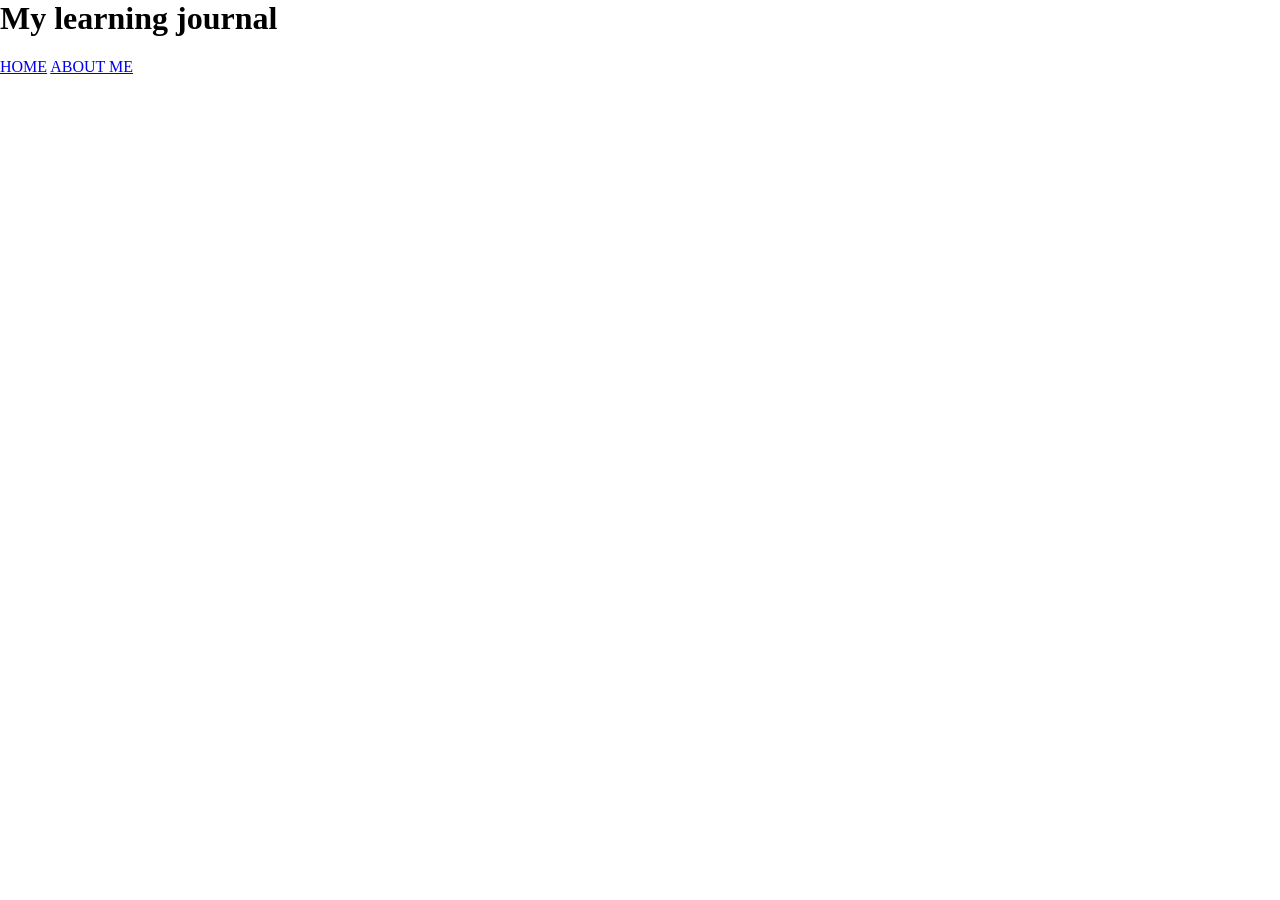
==== index.html @ eaa55583 "chore: initial commit" ====
<html>
    <head>
        <title>My Learning Journal</title>
        <link rel="stylesheet" href="css/style.css">
        <meta name="viewport" content="width=device-width, initial-scale=1.0">
    </head>
    <body>
        <header>
            <h1>My learning journal</h1>
            <a href="/index.html" target="_self">HOME</a>
            <a href="/about-me/index.html">ABOUT ME</a>
        </header>
        <main>
            <section class="hero">

            </section>
            <section class="blogs">
                
            </section>
        </main>
    </body>
</html>
---- css/style.css ----
html, 
body {
    margin: 0;
    padding: 0;
}
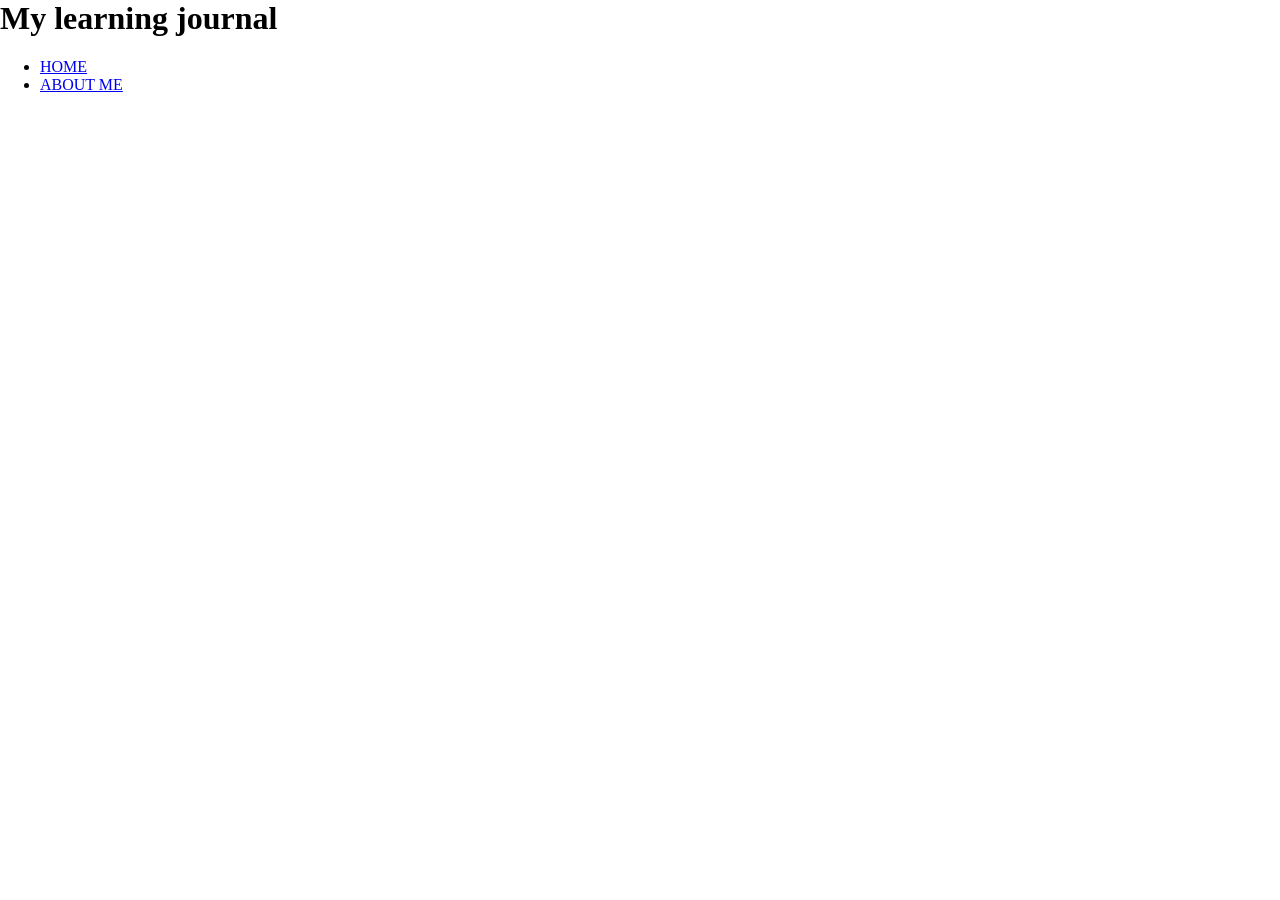
==== commit d2e1777e: "chore: scaffold html and add image assets - Added initial HTML markup (WIP) - Added image assets for" ====
--- a/index.html
+++ b/index.html
@@ -7,15 +7,36 @@
     <body>
         <header>
             <h1>My learning journal</h1>
-            <a href="/index.html" target="_self">HOME</a>
-            <a href="/about-me/index.html">ABOUT ME</a>
+            <nav>
+                <ul>
+                    <li><a href="/index.html" target="_self">HOME</a></li>
+                    <li><a href="/about-me/index.html" target="_self">ABOUT ME</a></li>
+                </ul>
+            </nav>
         </header>
         <main>
             <section class="hero">
 
             </section>
             <section class="blogs">
-                
+                <div class="blog">
+                    
+                </div>
+                <div class="blog">
+
+                </div>                
+                <div class="blog">
+
+                </div>              
+                <div class="blog">
+
+                </div>                
+                <div class="blog">
+
+                </div>                
+                <div class="blog">
+
+                </div>
             </section>
         </main>
     </body>
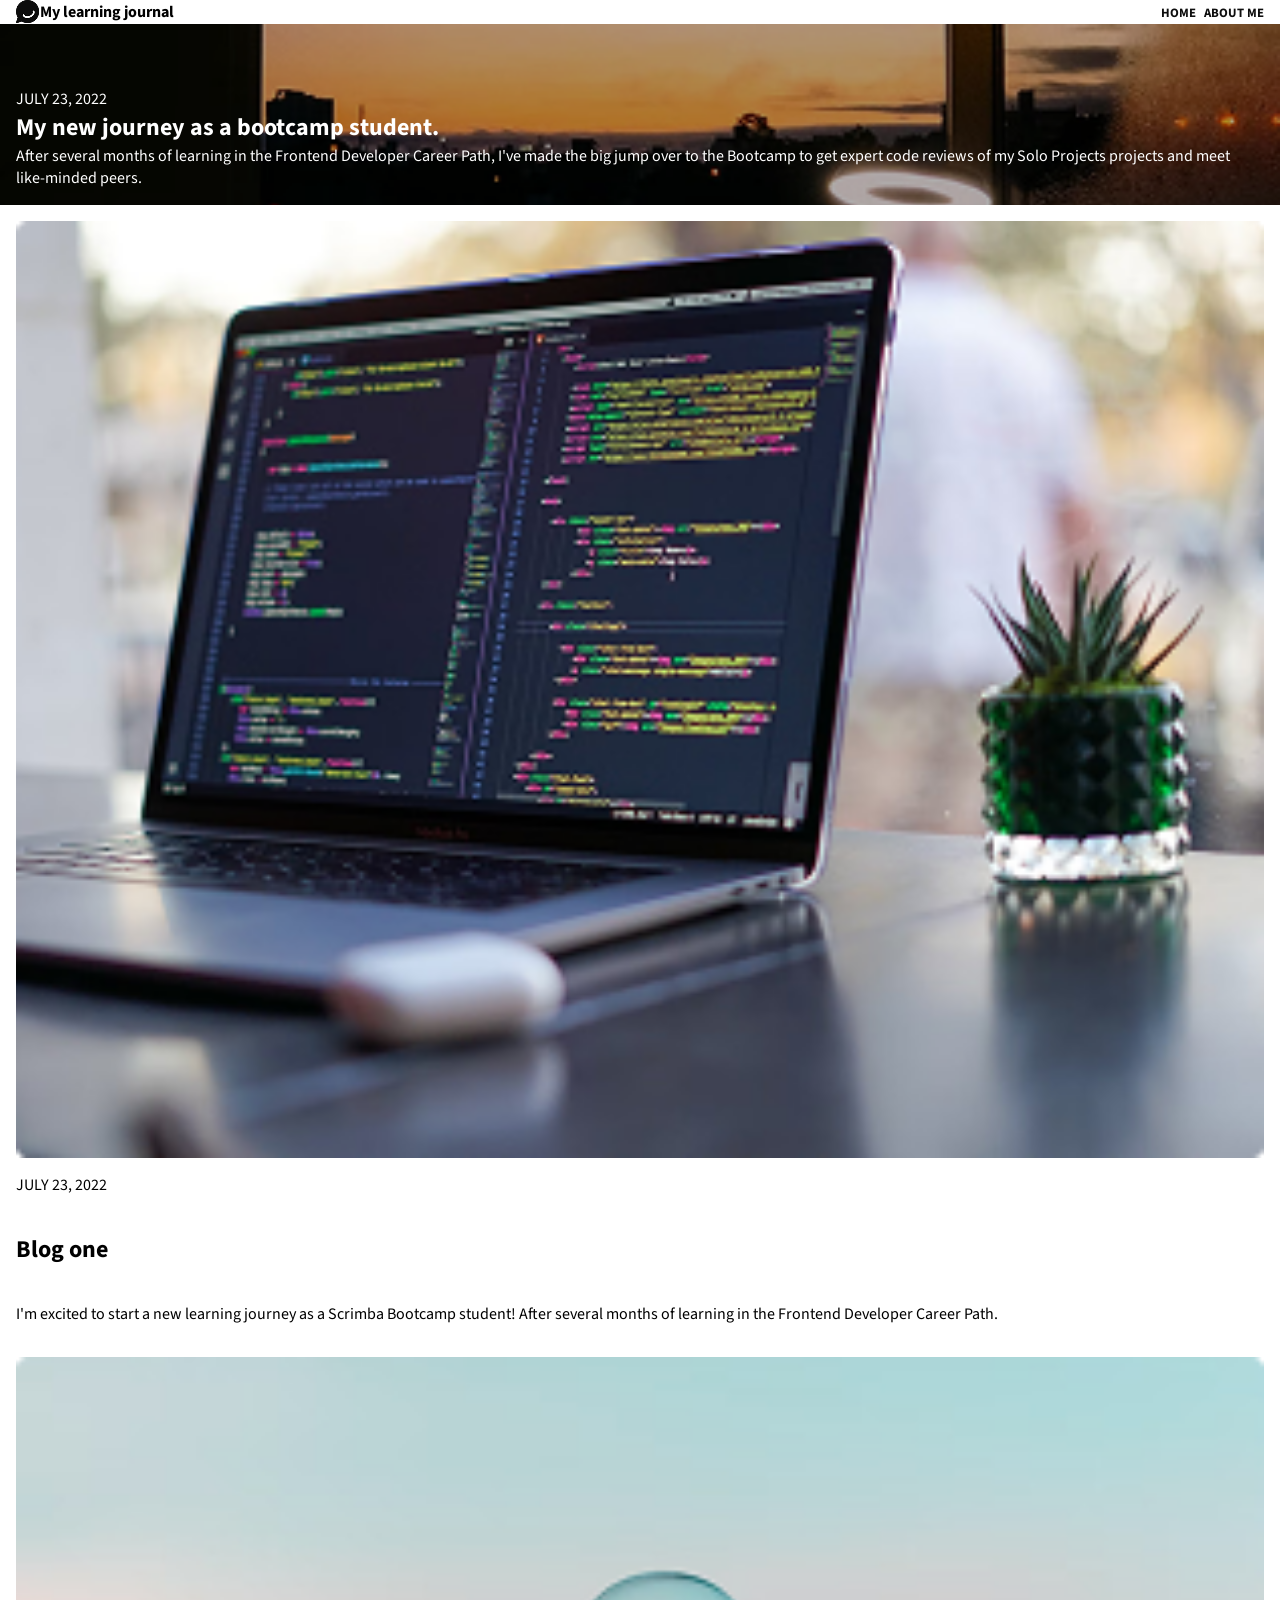
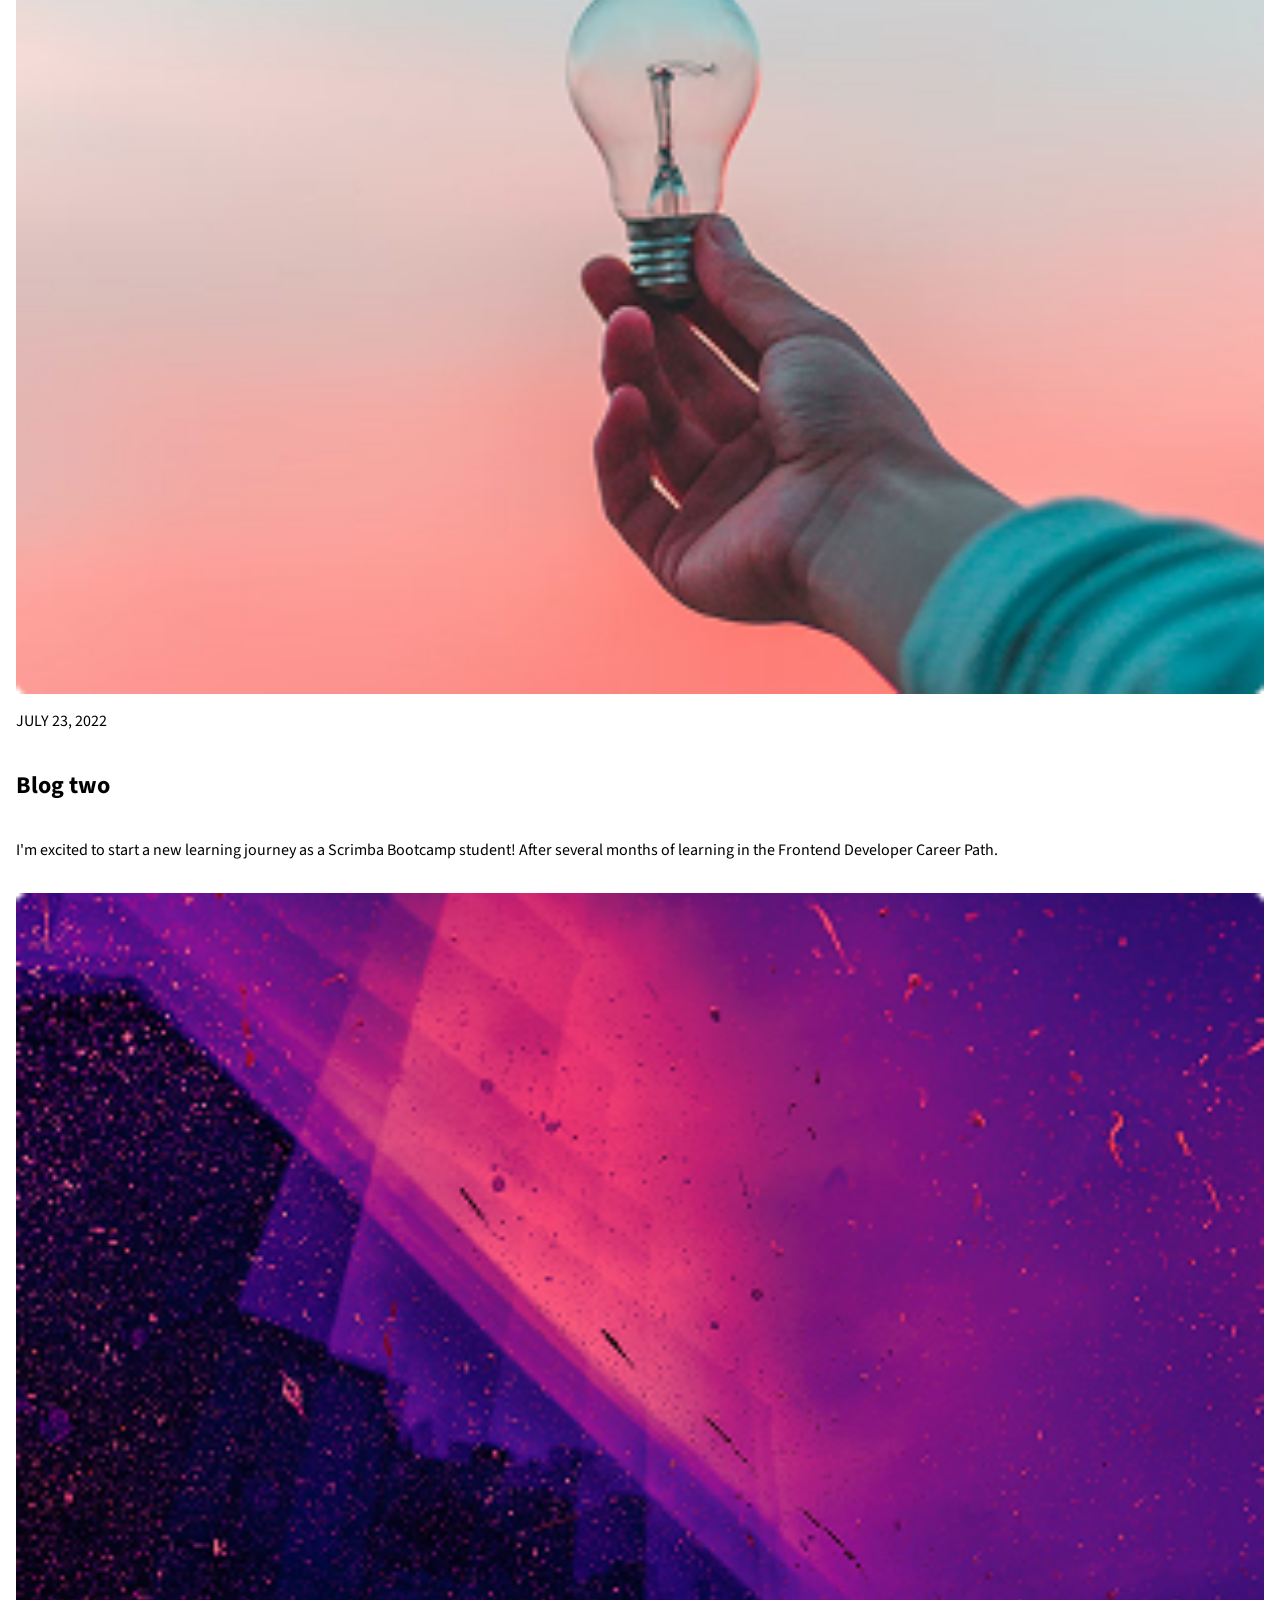
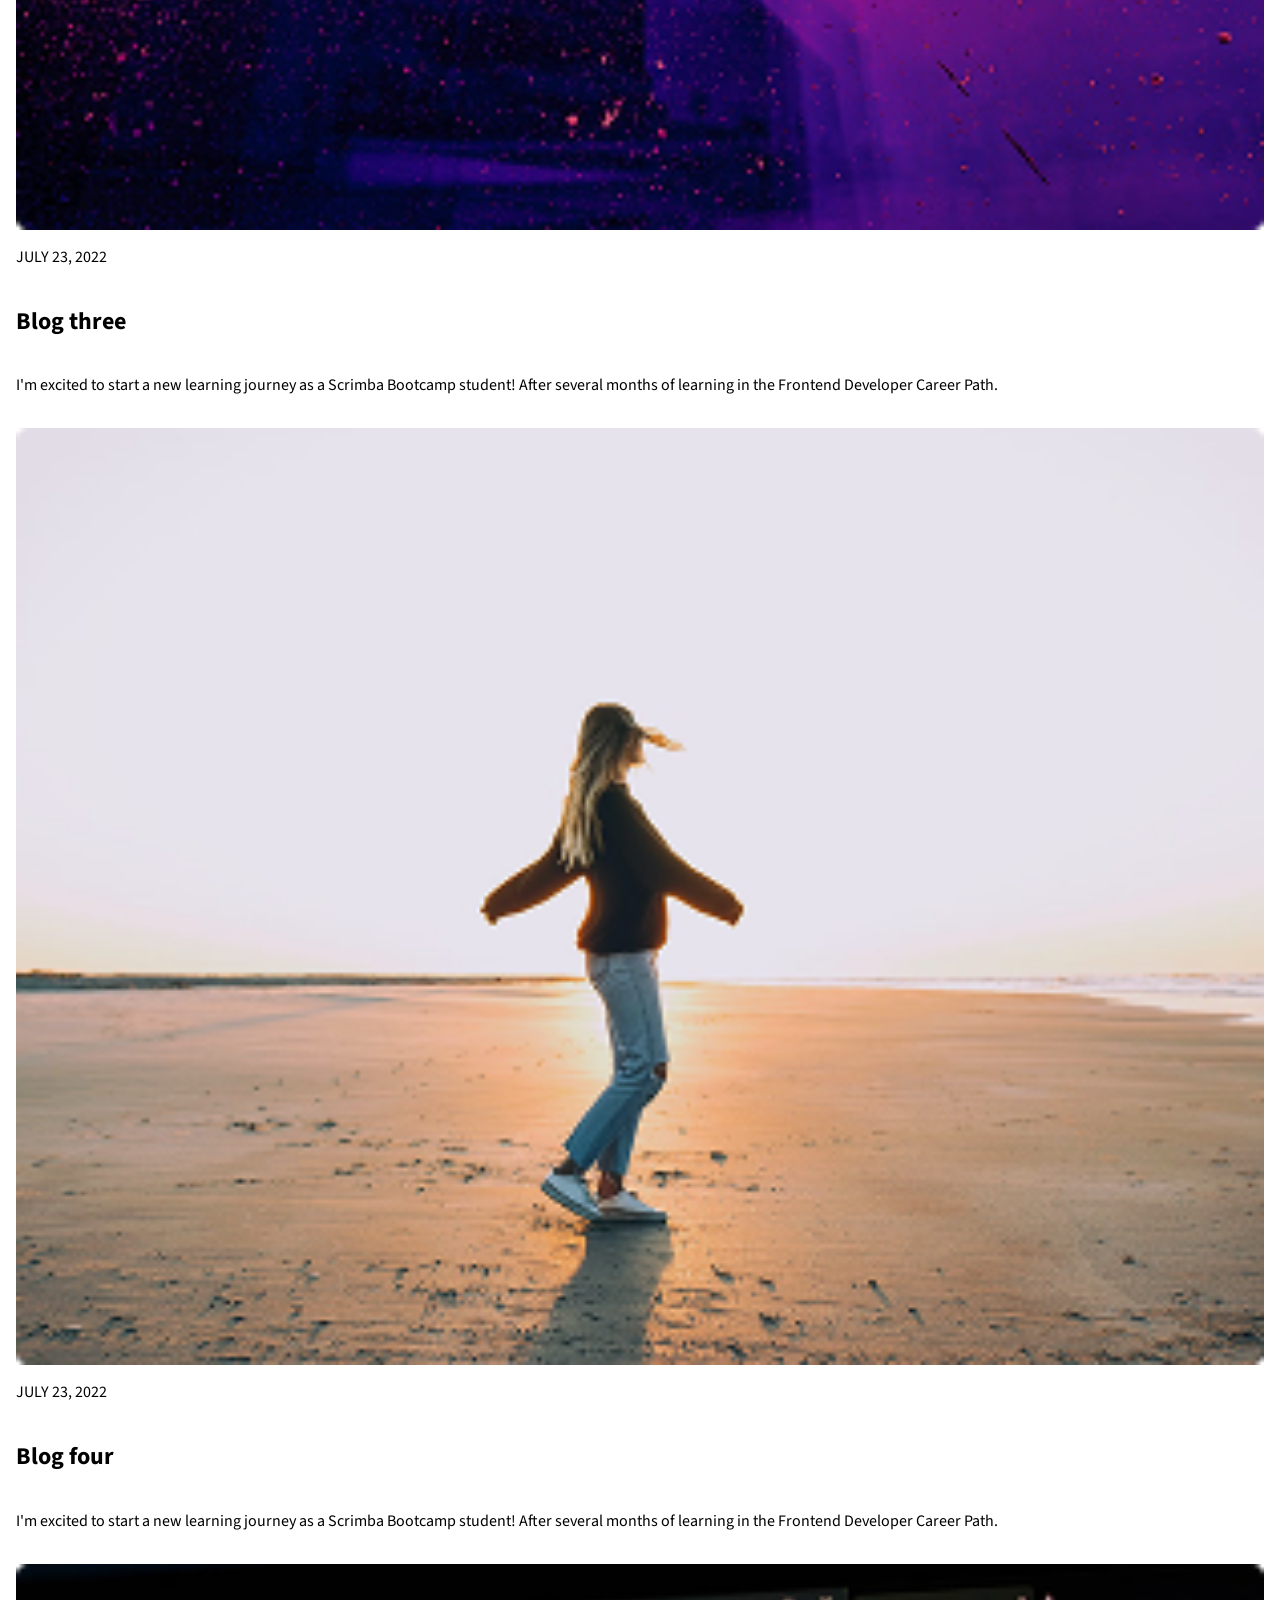
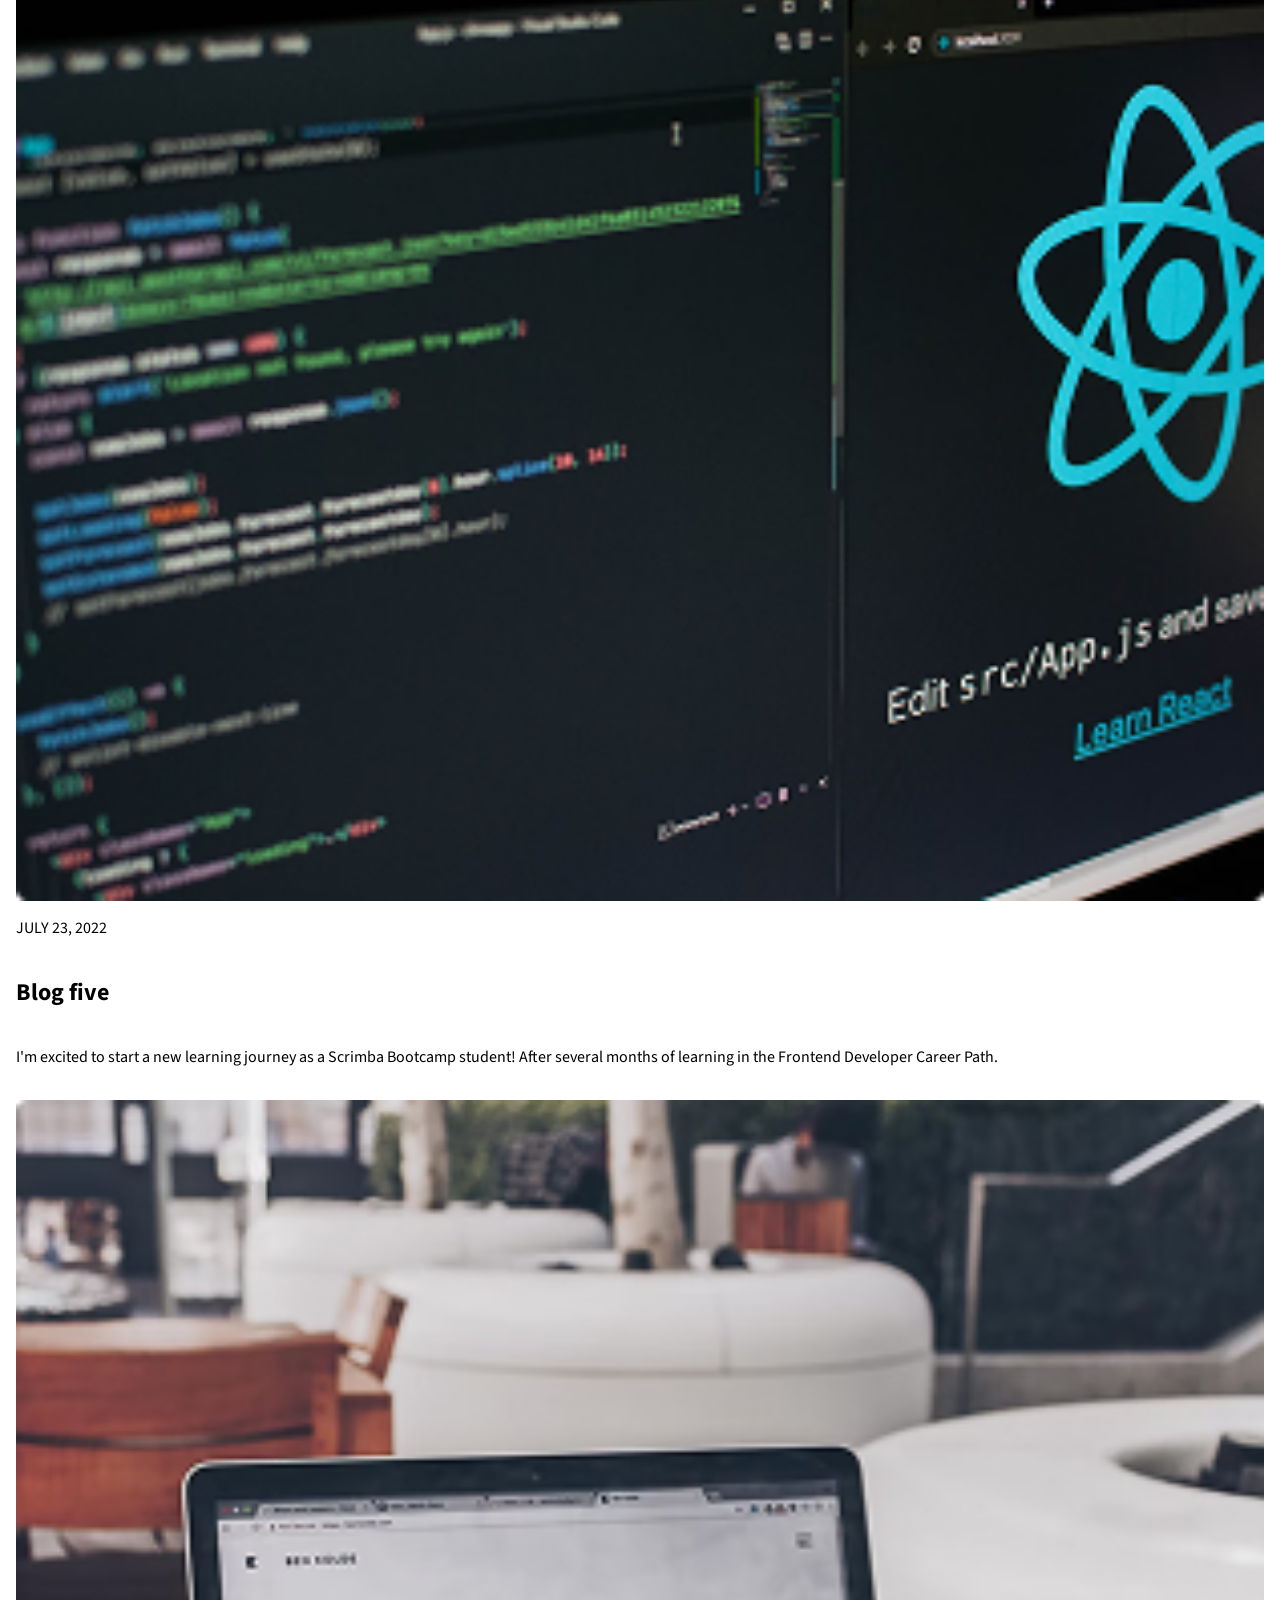
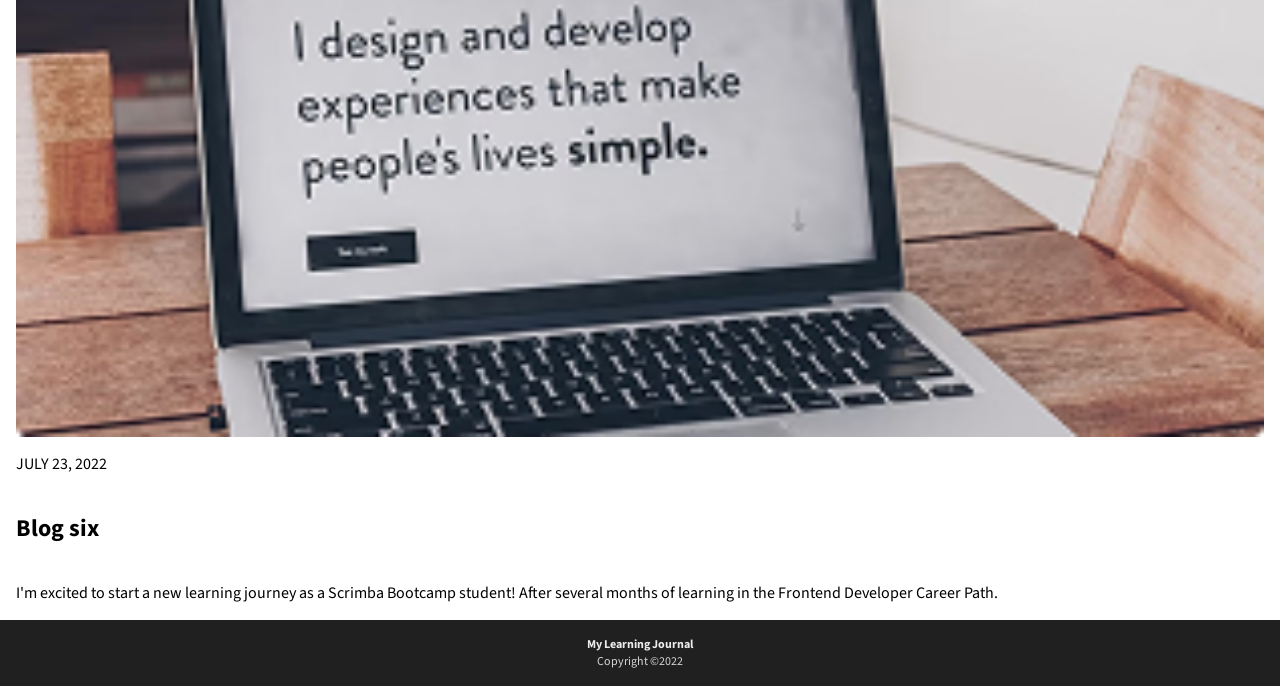
==== commit 1add4fca: "feat(ui): implement mobile layout for learning journal - Built mobile-first page layout based on Fig" ====
--- a/index.html
+++ b/index.html
@@ -1,43 +1,108 @@
+<!DOCTYPE html>
 <html>
     <head>
         <title>My Learning Journal</title>
-        <link rel="stylesheet" href="css/style.css">
+        <link rel="stylesheet" href="./css/style.css">
         <meta name="viewport" content="width=device-width, initial-scale=1.0">
+        <link 
+            rel="preconnect" 
+            href="https://fonts.googleapis.com"
+        >
+        <link 
+            rel="preconnect" 
+            href="https://fonts.gstatic.com" 
+            crossorigin
+        >
+        <link 
+            href="https://fonts.googleapis.com/css2?family=Source+Sans+3:ital,wght@0,200..900;1,200..900&display=swap" 
+            rel="stylesheet"
+        >
     </head>
     <body>
-        <header>
-            <h1>My learning journal</h1>
-            <nav>
-                <ul>
-                    <li><a href="/index.html" target="_self">HOME</a></li>
-                    <li><a href="/about-me/index.html" target="_self">ABOUT ME</a></li>
-                </ul>
-            </nav>
-        </header>
-        <main>
-            <section class="hero">
-
-            </section>
-            <section class="blogs">
-                <div class="blog">
-                    
-                </div>
-                <div class="blog">
-
-                </div>                
-                <div class="blog">
-
-                </div>              
-                <div class="blog">
-
-                </div>                
-                <div class="blog">
-
-                </div>                
-                <div class="blog">
-
-                </div>
-            </section>
-        </main>
+        <div class="grid-container">
+            <header>
+                <img src="./images/logo.png" alt="logo img">
+                <h1>
+                    My learning journal
+                </h1>
+                <nav>
+                    <ul>
+                        <li><a href="./index.html" target="_self">HOME</a></li>
+                        <li><a href="./about-me/index.html" target="_self">ABOUT ME</a></li>
+                    </ul>
+                </nav>
+            </header>
+            <main>
+                <section class="hero">
+                    <p>JULY 23, 2022</p>
+                    <h2>My new journey as a bootcamp student.</h2>
+                    <p>
+                        After several months of learning in the Frontend Developer Career Path,
+                        I've made the big jump over to the Bootcamp to get expert code reviews 
+                        of my Solo Projects projects and meet like-minded peers.
+                    </p>
+                </section>
+                <section class="blogs">
+                    <div class="blog">
+                        <img src="./images/Blogs/blog-1-image.png" alt="Blog 1 Image">
+                        <p>JULY 23, 2022</p>
+                        <h2>Blog one</h2>
+                        <p>
+                            I'm excited to start a new learning journey as a Scrimba Bootcamp student!
+                            After several months of learning in the Frontend Developer Career Path.
+                        </p>
+                    </div>                
+                    <div class="blog">
+                        <img src="./images/Blogs/blog-2-image.png" alt="Blog 2 Image">
+                        <p>JULY 23, 2022</p>
+                        <h2>Blog two</h2>
+                        <p>
+                            I'm excited to start a new learning journey as a Scrimba Bootcamp student!
+                            After several months of learning in the Frontend Developer Career Path.
+                        </p>
+                    </div>              
+                    <div class="blog">
+                        <img src="./images/Blogs/blog-3-image.png" alt="Blog Three">
+                        <p>JULY 23, 2022</p>
+                        <h2>Blog three</h2>
+                        <p>
+                            I'm excited to start a new learning journey as a Scrimba Bootcamp student!
+                            After several months of learning in the Frontend Developer Career Path.
+                        </p>
+                    </div>                
+                    <div class="blog">
+                        <img src="./images/Blogs/blog-4-image.png" alt="Blog Four">
+                        <p>JULY 23, 2022</p>
+                        <h2>Blog four</h2>
+                        <p>
+                            I'm excited to start a new learning journey as a Scrimba Bootcamp student!
+                            After several months of learning in the Frontend Developer Career Path.
+                        </p>
+                    </div>                
+                    <div class="blog">
+                        <img src="./images/Blogs/blog-5-image.png" alt="Blog Five">
+                        <p>JULY 23, 2022</p>
+                        <h2>Blog five</h2>
+                        <p>
+                            I'm excited to start a new learning journey as a Scrimba Bootcamp student!
+                            After several months of learning in the Frontend Developer Career Path.
+                        </p>
+                    </div>
+                    <div class="blog">
+                        <img src="./images/Blogs/blog-6-image.png" alt="Blog Six">
+                        <p>JULY 23, 2022</p>
+                        <h2>Blog six</h2>
+                        <p>
+                            I'm excited to start a new learning journey as a Scrimba Bootcamp student!
+                            After several months of learning in the Frontend Developer Career Path.
+                        </p>
+                    </div>
+                </section>
+            </main>
+            <footer>
+                <h2>My Learning Journal</h2>
+                <p>Copyright ©<span id="year">2022</span></p>
+            </footer>
+        </div>
     </body>
 </html>
--- a/css/style.css
+++ b/css/style.css
@@ -1,5 +1,130 @@
+*,
+*::before,
+*::after {
+    box-sizing: border-box;
+}
+
 html, 
-body {
+body,
+.grid-container {
     margin: 0;
     padding: 0;
+}
+
+body {
+    font-family: "Source Sans 3", sans-serif;
+    font-optical-sizing: auto;
+    font-weight: 400;
+    font-style: normal;
+}
+
+.grid-container {
+    display: grid;
+    grid-template-columns: 1em 1fr 1em;
+    grid-template-areas: 
+    ".... head ...."
+    "main main main"
+    "foot foot foot";
+}
+
+/* header section */
+header {
+    grid-area: head;
+    display: flex;
+    flex-direction: row;
+    justify-content: start;
+    align-items: center;
+}
+
+h1 {
+    font-size: 1rem;
+    margin: 0 auto 0 0;
+}
+
+ul {
+    display: flex;
+    flex-direction: row;
+    gap: 0.5em;
+    margin: 0 0 0 auto;
+    list-style-type: none;
+    padding: 0;
+}
+
+a {
+    font-size: 0.8rem;
+    text-decoration: none;
+    color: #0E0E0E;
+    font-weight: bold;
+}
+
+a:hover {
+    cursor: pointer;
+    color: #6b6b6b;
+}
+
+a:active {
+    cursor: pointer;
+    color: #424242;
+}
+/* main section */
+
+main {
+    grid-area: main;
+}
+
+/* hero section */
+.hero {
+    display: flex;
+    flex-direction: column;
+    justify-content: end;
+    align-items: start;
+    padding: 4em 2em 1em 1em;
+    color: #FFFFFF;
+    background-image: url('../images/article-image-hero.png');
+    background-size: cover;
+}
+
+.hero p,
+.hero h2 {
+    margin: 0;
+}
+
+/* blog section */
+.blogs {
+    display: grid;
+    grid-template-columns: 1fr;
+    gap: 1em;
+    margin: 1em 0 0 0;
+}
+
+.blog {
+    margin: 0 1em;
+    display: flex;
+    flex-direction: column;
+    justify-content: center;
+}
+
+/* footer section */
+footer {
+    display: block;
+    grid-area: foot;
+    margin: 0;
+    padding: 1em 5em;
+    width: 100%;
+    background-color: #202020;
+    text-align: center;
+}
+
+footer h2,
+footer p {
+    font-size: 0.75rem;
+    margin: 0;
+}
+
+footer h2 {    
+    color: #ECECEC;
+}
+
+footer p {
+    color: #D7D7D7;
 }
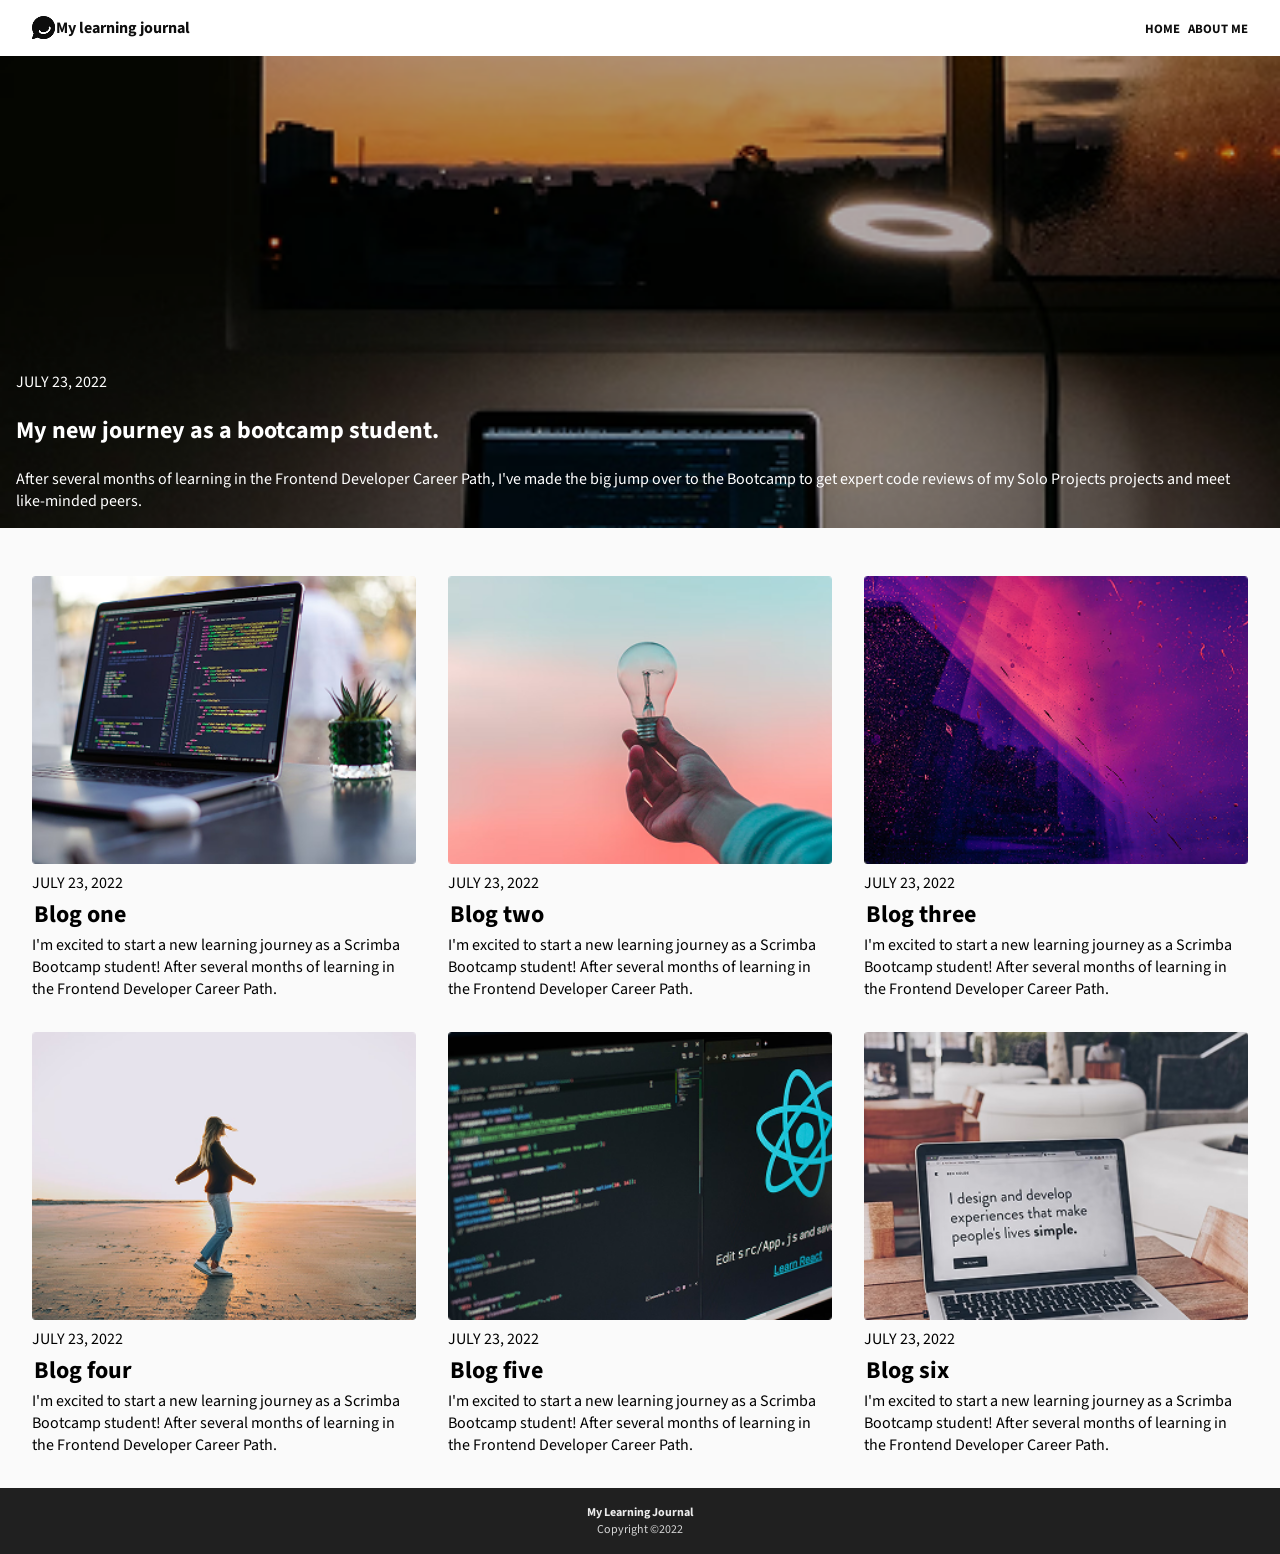
==== commit 6528944b: "chore(about): start about me page markup and styles - Added initial HTML structure for About Me page" ====
--- a/index.html
+++ b/index.html
@@ -22,9 +22,13 @@
         <div class="grid-container">
             <header>
                 <img src="./images/logo.png" alt="logo img">
-                <h1>
+                <a 
+                    href="../index.html" 
+                    target="_self"
+                    class="logo"
+                >
                     My learning journal
-                </h1>
+                </a>
                 <nav>
                     <ul>
                         <li><a href="./index.html" target="_self">HOME</a></li>
@@ -35,7 +39,7 @@
             <main>
                 <section class="hero">
                     <p>JULY 23, 2022</p>
-                    <h2>My new journey as a bootcamp student.</h2>
+                    <h1>My new journey as a bootcamp student.</h1>
                     <p>
                         After several months of learning in the Frontend Developer Career Path,
                         I've made the big jump over to the Bootcamp to get expert code reviews 
@@ -54,7 +58,7 @@
                     </div>                
                     <div class="blog">
                         <img src="./images/Blogs/blog-2-image.png" alt="Blog 2 Image">
-                        <p>JULY 23, 2022</p>
+                        <p class="publication-date">JULY 23, 2022</p>
                         <h2>Blog two</h2>
                         <p>
                             I'm excited to start a new learning journey as a Scrimba Bootcamp student!
@@ -100,8 +104,8 @@
                 </section>
             </main>
             <footer>
-                <h2>My Learning Journal</h2>
-                <p>Copyright ©<span id="year">2022</span></p>
+                <p>My Learning Journal</p>
+                <p class="copyright">Copyright ©<span id="year">2022</span></p>
             </footer>
         </div>
     </body>
--- a/css/style.css
+++ b/css/style.css
@@ -20,25 +20,30 @@
 
 .grid-container {
     display: grid;
-    grid-template-columns: 1em 1fr 1em;
-    grid-template-areas: 
-    ".... head ...."
-    "main main main"
-    "foot foot foot";
+    grid-template-columns: 1fr;
+}
+
+img {
+  max-width: 100%;
+  display: block;
 }
 
 /* header section */
 header {
-    grid-area: head;
+    grid-column: 1fr;
     display: flex;
     flex-direction: row;
     justify-content: start;
     align-items: center;
-}
-
-h1 {
+    margin: 1em;
+}
+
+.logo {
     font-size: 1rem;
     margin: 0 auto 0 0;
+    text-decoration: none;
+    color: #0E0E0E;
+    font-weight: bold;
 }
 
 ul {
@@ -69,7 +74,8 @@
 /* main section */
 
 main {
-    grid-area: main;
+    grid-column: 1fr;
+    background-color: #FAFAFA;
 }
 
 /* hero section */
@@ -89,28 +95,72 @@
     margin: 0;
 }
 
+/* about-me hero section */
+body.about-me .hero {
+    display: flex;
+    flex-direction: column;
+    justify-content: start;
+    align-items: start;
+    margin: 1em;
+    padding: 0;
+    background-image: none;
+    color: #151515;
+    }
+
+.avatar {
+    border-radius: 50%;
+}
+
+body.about-me h1 {
+    font-size: 1.8em;
+    line-height: 108.2%;
+    margin: 0.4em 0;
+}
+
+/* about-me section */
+.about-me-main {
+    margin: 3em 1em;
+}
+
+/* recent posts header */
+.blogs-header {
+    text-align: center;
+    margin: 0;
+}
+
 /* blog section */
 .blogs {
     display: grid;
     grid-template-columns: 1fr;
     gap: 1em;
-    margin: 1em 0 0 0;
+    margin: 2em 1em 1em 1em;
 }
 
 .blog {
-    margin: 0 1em;
     display: flex;
     flex-direction: column;
     justify-content: center;
+    margin: 0 0 1em 0;
+}
+
+.blog img {
+    margin: 0 0 0.5em 0;
+}
+
+.blog h2 {
+    margin: 0.1em;
+}
+
+.blog p {
+    margin: 0;
 }
 
 /* footer section */
 footer {
     display: block;
-    grid-area: foot;
+    grid-column: 1fr;
     margin: 0;
     padding: 1em 5em;
-    width: 100%;
     background-color: #202020;
     text-align: center;
 }
@@ -121,10 +171,71 @@
     margin: 0;
 }
 
-footer h2 {    
+footer p {    
     color: #ECECEC;
-}
-
-footer p {
+    font-weight: bold;
+}
+
+.copyright {
     color: #D7D7D7;
+    font-weight: normal;
+}
+
+@media (min-width: 768px) {
+    header {
+        margin: 1em 2em;
+    }
+
+    main {
+        display: grid;
+        grid-template-rows: 1fr 2fr;
+        gap: 1em;
+    }
+
+    /* hero */
+    .hero {
+        grid-row: 1fr;
+    }
+    
+    /* about-me hero */
+    body.about-me .hero {
+        display: flex;
+        flex-direction: row;
+        justify-content: start;
+        align-items: center;
+        gap: 2em;
+        margin: 2em 2em 0 2em;
+    }
+    
+    /* about-me section */
+    .about-me-main {
+        margin:  0 2em;
+    }
+
+    /* blogs */
+    .blogs {
+        grid-row: 2fr;
+        display: grid;
+        grid-template-columns: 1fr 1fr 1fr;
+        gap: 2em;
+        margin: 2em;
+    }
+
+    .blog {
+        margin: 0;
+    }
+
+    /* blogs (recent posts version) */
+    body.about-me .blogs{
+        grid-template-columns: repeat(3, 1fr);
+        grid-auto-rows: auto;
+    }
+
+    body.about-me .blogs-header {
+        grid-column: 3fr;
+    }
+
+    body.about-me .blog {
+        grid-column: 1fr;
+    }
 }
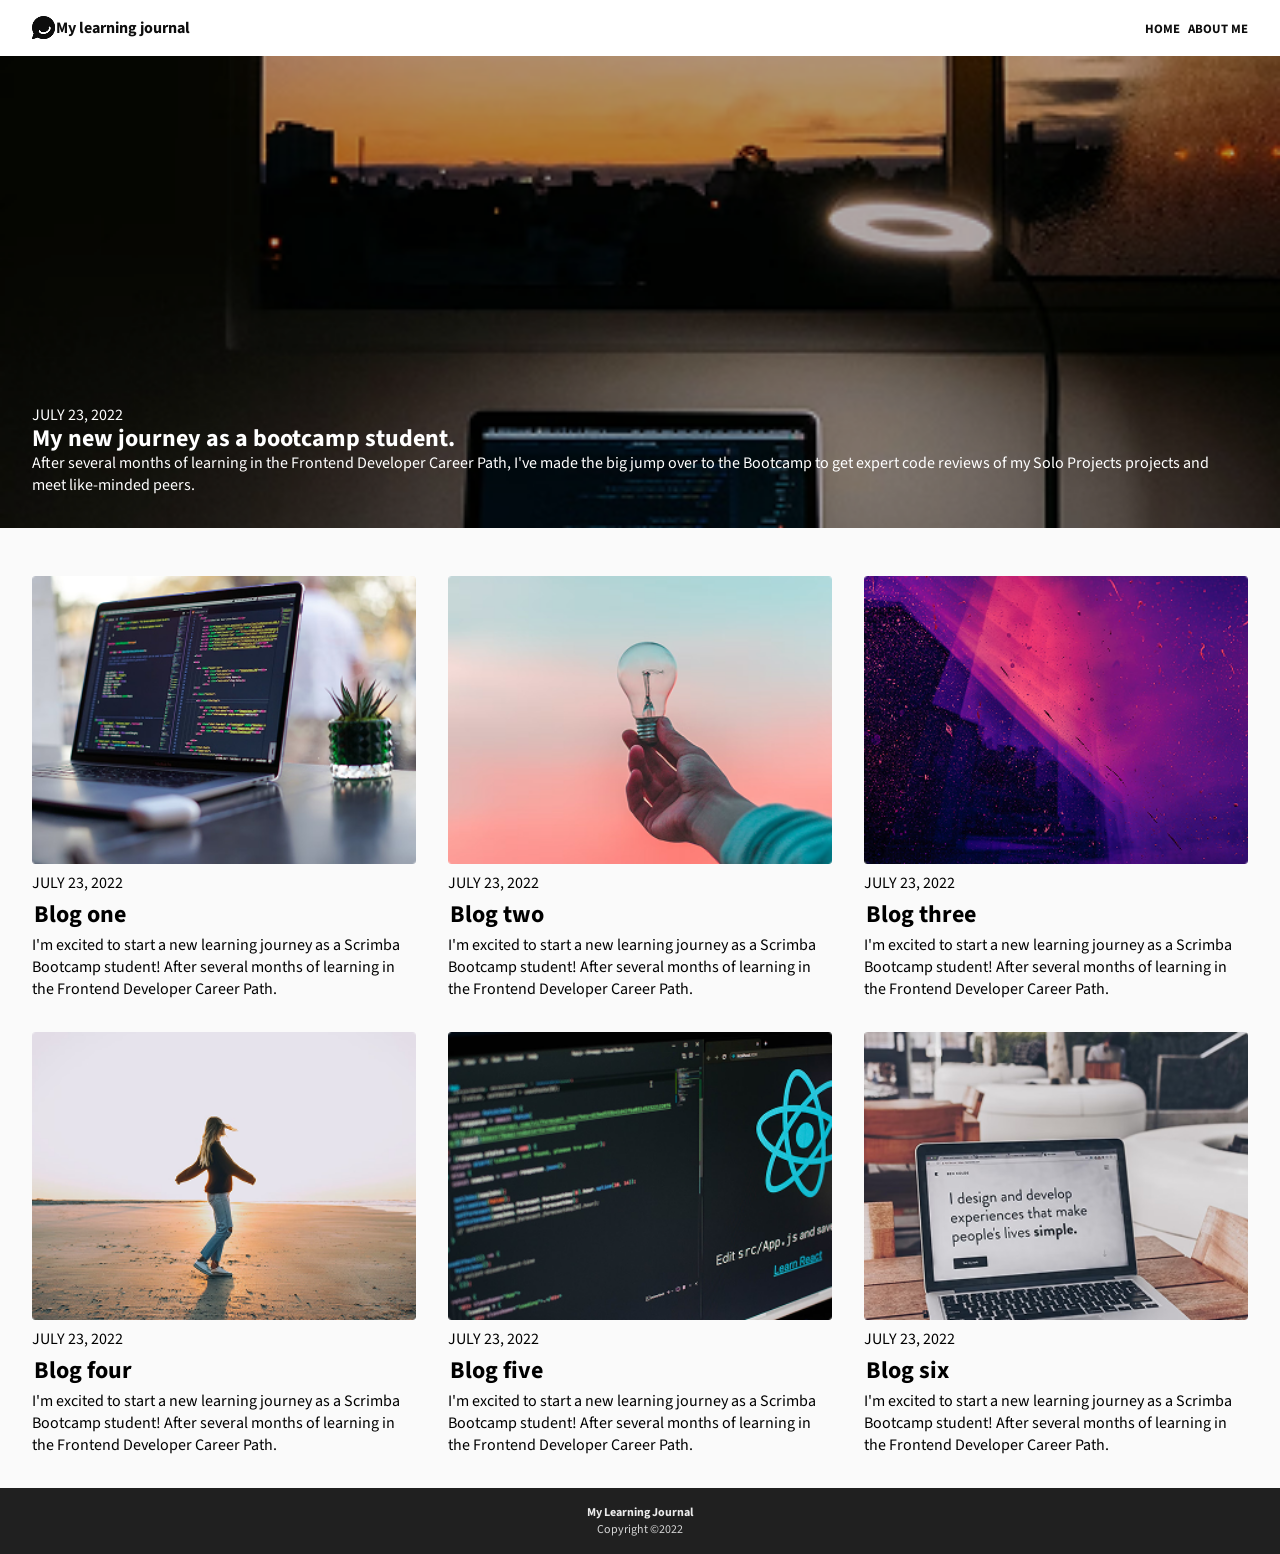
==== commit 46af8351: "feat: add about me page and finalize layout - implemented About Me page markup and styles - finalize" ====
--- a/index.html
+++ b/index.html
@@ -23,7 +23,7 @@
             <header>
                 <img src="./images/logo.png" alt="logo img">
                 <a 
-                    href="../index.html" 
+                    href="./index.html" 
                     target="_self"
                     class="logo"
                 >
--- a/css/style.css
+++ b/css/style.css
@@ -2,6 +2,11 @@
 *::before,
 *::after {
     box-sizing: border-box;
+}
+
+html, 
+body {
+    height: 100%;
 }
 
 html, 
@@ -19,8 +24,10 @@
 }
 
 .grid-container {
+    min-height: 100vh;
     display: grid;
     grid-template-columns: 1fr;
+    grid-template-rows: auto 1fr auto;
 }
 
 img {
@@ -30,7 +37,6 @@
 
 /* header section */
 header {
-    grid-column: 1fr;
     display: flex;
     flex-direction: row;
     justify-content: start;
@@ -74,7 +80,6 @@
 /* main section */
 
 main {
-    grid-column: 1fr;
     background-color: #FAFAFA;
 }
 
@@ -91,8 +96,12 @@
 }
 
 .hero p,
-.hero h2 {
-    margin: 0;
+.hero h1 {
+    margin: 0;
+}
+
+.hero h1 {
+    line-height: 108.2%;
 }
 
 /* about-me hero section */
@@ -122,6 +131,12 @@
     margin: 3em 1em;
 }
 
+
+/* blogs recent posts version */
+body.about-me .blogs {
+    margin: 0 1em 1em 1em;
+}
+
 /* recent posts header */
 .blogs-header {
     text-align: center;
@@ -158,7 +173,6 @@
 /* footer section */
 footer {
     display: block;
-    grid-column: 1fr;
     margin: 0;
     padding: 1em 5em;
     background-color: #202020;
@@ -194,7 +208,7 @@
 
     /* hero */
     .hero {
-        grid-row: 1fr;
+        padding: 5em 3em 2em 2em;
     }
     
     /* about-me hero */
@@ -207,14 +221,13 @@
         margin: 2em 2em 0 2em;
     }
     
-    /* about-me section */
+    /* about-me article section */
     .about-me-main {
         margin:  0 2em;
     }
 
     /* blogs */
     .blogs {
-        grid-row: 2fr;
         display: grid;
         grid-template-columns: 1fr 1fr 1fr;
         gap: 2em;
@@ -226,16 +239,12 @@
     }
 
     /* blogs (recent posts version) */
-    body.about-me .blogs{
+    body.about-me .blogs {
         grid-template-columns: repeat(3, 1fr);
         grid-auto-rows: auto;
     }
 
-    body.about-me .blogs-header {
-        grid-column: 3fr;
-    }
-
-    body.about-me .blog {
-        grid-column: 1fr;
+    .blogs-header {
+        grid-column: 1/-1;
     }
 }
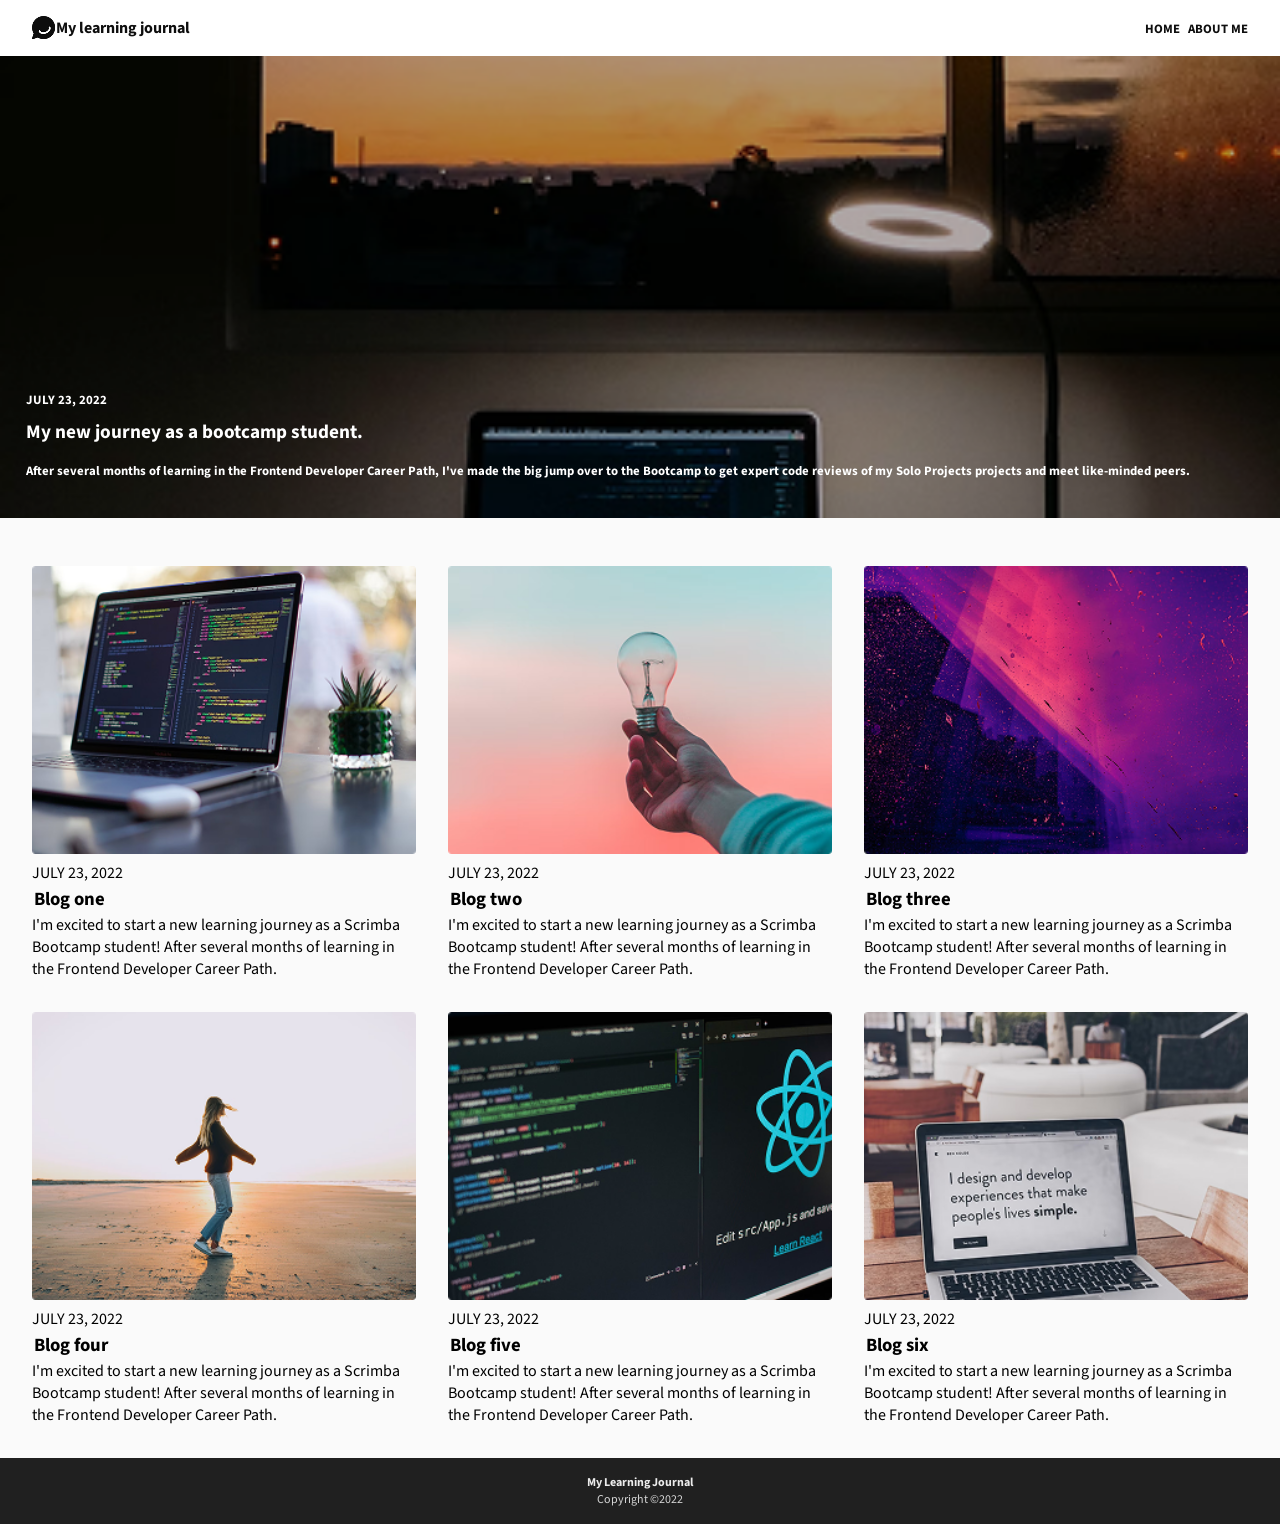
==== commit 0e381b72: "feat: add post page and refine home & about layouts - added post page markup and styles - refined ho" ====
--- a/index.html
+++ b/index.html
@@ -18,15 +18,15 @@
             rel="stylesheet"
         >
     </head>
-    <body>
+    <body class="home">
         <div class="grid-container">
             <header>
-                <img src="./images/logo.png" alt="logo img">
                 <a 
-                    href="./index.html" 
-                    target="_self"
-                    class="logo"
+                href="./index.html" 
+                target="_self"
+                class="logo"
                 >
+                    <img src="./images/logo.png" alt="logo img">
                     My learning journal
                 </a>
                 <nav>
@@ -37,20 +37,26 @@
                 </nav>
             </header>
             <main>
-                <section class="hero">
-                    <p>JULY 23, 2022</p>
-                    <h1>My new journey as a bootcamp student.</h1>
-                    <p>
-                        After several months of learning in the Frontend Developer Career Path,
-                        I've made the big jump over to the Bootcamp to get expert code reviews 
-                        of my Solo Projects projects and meet like-minded peers.
-                    </p>
-                </section>
+                <a 
+                    href="./blog/index.html"
+                    alt="link to a blog"
+                    class="hero-link"    
+                >
+                    <section class="hero">
+                        <p>JULY 23, 2022</p>
+                        <h1>My new journey as a bootcamp student.</h1>
+                        <p>
+                            After several months of learning in the Frontend Developer Career Path,
+                            I've made the big jump over to the Bootcamp to get expert code reviews 
+                            of my Solo Projects projects and meet like-minded peers.
+                        </p>
+                    </section>
+                </a>
                 <section class="blogs">
                     <div class="blog">
                         <img src="./images/Blogs/blog-1-image.png" alt="Blog 1 Image">
                         <p>JULY 23, 2022</p>
-                        <h2>Blog one</h2>
+                        <h3>Blog one</h3>
                         <p>
                             I'm excited to start a new learning journey as a Scrimba Bootcamp student!
                             After several months of learning in the Frontend Developer Career Path.
@@ -59,7 +65,7 @@
                     <div class="blog">
                         <img src="./images/Blogs/blog-2-image.png" alt="Blog 2 Image">
                         <p class="publication-date">JULY 23, 2022</p>
-                        <h2>Blog two</h2>
+                        <h3>Blog two</h3>
                         <p>
                             I'm excited to start a new learning journey as a Scrimba Bootcamp student!
                             After several months of learning in the Frontend Developer Career Path.
@@ -68,7 +74,7 @@
                     <div class="blog">
                         <img src="./images/Blogs/blog-3-image.png" alt="Blog Three">
                         <p>JULY 23, 2022</p>
-                        <h2>Blog three</h2>
+                        <h3>Blog three</h3>
                         <p>
                             I'm excited to start a new learning journey as a Scrimba Bootcamp student!
                             After several months of learning in the Frontend Developer Career Path.
@@ -77,7 +83,7 @@
                     <div class="blog">
                         <img src="./images/Blogs/blog-4-image.png" alt="Blog Four">
                         <p>JULY 23, 2022</p>
-                        <h2>Blog four</h2>
+                        <h3>Blog four</h3>
                         <p>
                             I'm excited to start a new learning journey as a Scrimba Bootcamp student!
                             After several months of learning in the Frontend Developer Career Path.
@@ -86,7 +92,7 @@
                     <div class="blog">
                         <img src="./images/Blogs/blog-5-image.png" alt="Blog Five">
                         <p>JULY 23, 2022</p>
-                        <h2>Blog five</h2>
+                        <h3>Blog five</h3>
                         <p>
                             I'm excited to start a new learning journey as a Scrimba Bootcamp student!
                             After several months of learning in the Frontend Developer Career Path.
@@ -95,7 +101,7 @@
                     <div class="blog">
                         <img src="./images/Blogs/blog-6-image.png" alt="Blog Six">
                         <p>JULY 23, 2022</p>
-                        <h2>Blog six</h2>
+                        <h3>Blog six</h3>
                         <p>
                             I'm excited to start a new learning journey as a Scrimba Bootcamp student!
                             After several months of learning in the Frontend Developer Career Path.
--- a/css/style.css
+++ b/css/style.css
@@ -46,6 +46,10 @@
 
 .logo {
     font-size: 1rem;
+    display: flex;
+    flex-direction: row;
+    justify-content: center;
+    align-items: center;
     margin: 0 auto 0 0;
     text-decoration: none;
     color: #0E0E0E;
@@ -84,6 +88,12 @@
 }
 
 /* hero section */
+.hero-link {
+    display: block;
+    text-decoration: none;
+    color: inherit;
+}
+
 .hero {
     display: flex;
     flex-direction: column;
@@ -95,9 +105,13 @@
     background-size: cover;
 }
 
+body.home .hero {
+    height: 100%;
+}
+
 .hero p,
 .hero h1 {
-    margin: 0;
+    margin: 0 0 1em 0;
 }
 
 .hero h1 {
@@ -131,11 +145,27 @@
     margin: 3em 1em;
 }
 
+/* post hero section */
+body.post .hero {
+    margin: 1em;
+    padding: 0;
+    background-image: none;
+    color: #151515;
+}
+body.post .hero img {
+    margin: 0 auto;
+}
+/* post article section */
+.article-main {
+    margin: 0 1em;
+}
 
 /* blogs recent posts version */
-body.about-me .blogs {
+body.about-me .blogs,
+body.post .blogs {
     margin: 0 1em 1em 1em;
 }
+
 
 /* recent posts header */
 .blogs-header {
@@ -162,7 +192,7 @@
     margin: 0 0 0.5em 0;
 }
 
-.blog h2 {
+.blog h3 {
     margin: 0.1em;
 }
 
@@ -204,6 +234,11 @@
         display: grid;
         grid-template-rows: 1fr 2fr;
         gap: 1em;
+    }
+    
+    body.about-me main,
+    body.post main {
+        grid-template-rows: auto;
     }
 
     /* hero */
@@ -223,9 +258,18 @@
     
     /* about-me article section */
     .about-me-main {
-        margin:  0 2em;
-    }
-
+        margin: 0 2em;
+    }
+
+    /* post hero */
+    body.post .hero {
+        margin: 2em;
+    }
+
+    /* post article section    */
+    .article-main {
+        margin: 0 2em;
+    }
     /* blogs */
     .blogs {
         display: grid;
@@ -239,9 +283,11 @@
     }
 
     /* blogs (recent posts version) */
-    body.about-me .blogs {
+    body.about-me .blogs,
+    body.post .blogs {
         grid-template-columns: repeat(3, 1fr);
         grid-auto-rows: auto;
+        margin: 2em;
     }
 
     .blogs-header {
